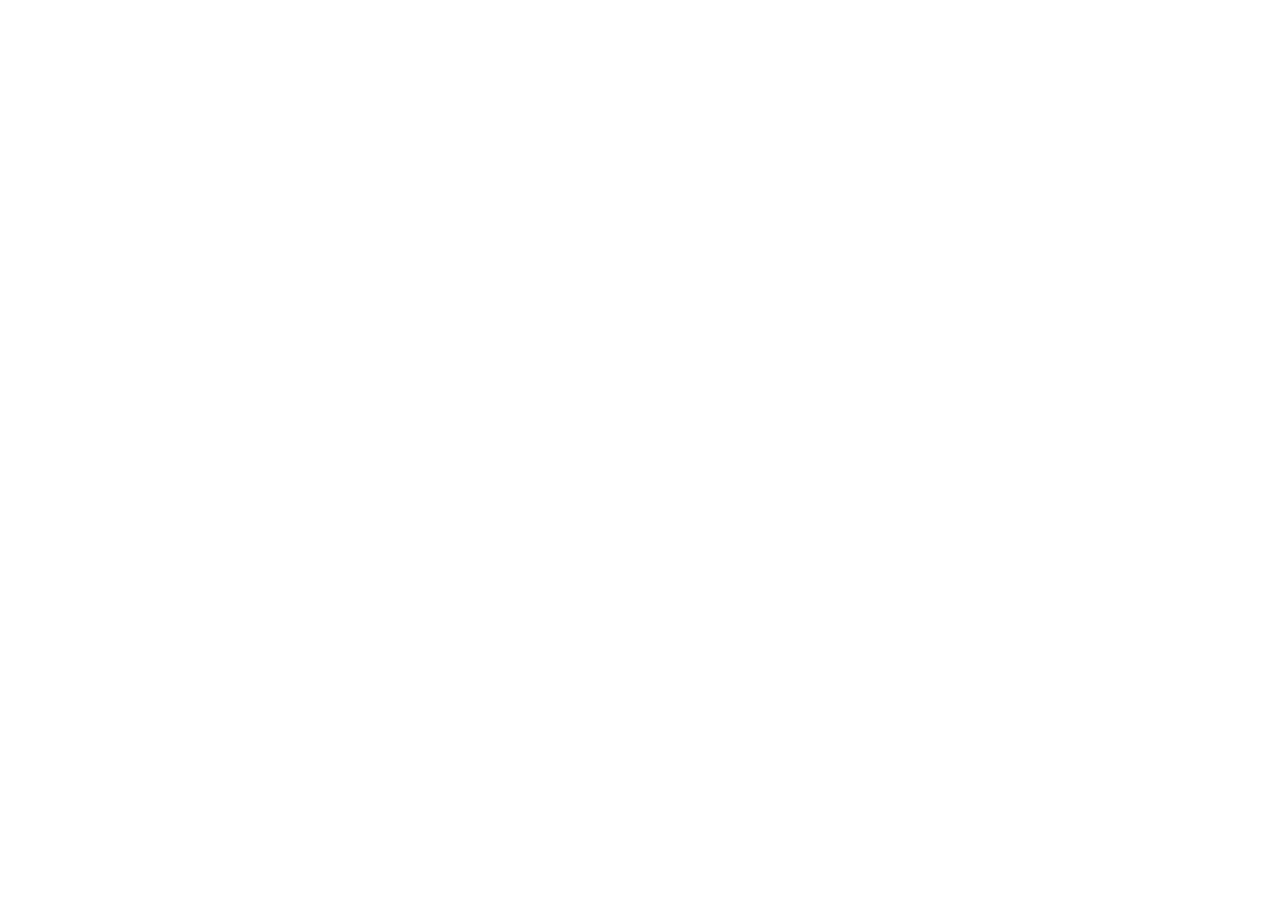
==== Cook X/index.html @ 474c5d2b "Add files via upload" ====
<!DOCTYPE html>
<html lang="en">
<head>
    <meta charset="UTF-8">
    <meta name="viewport" content="width=device-width, initial-scale=1.0">
    <title>Cook X</title>
</head>
<body>
    
</body>
</html>
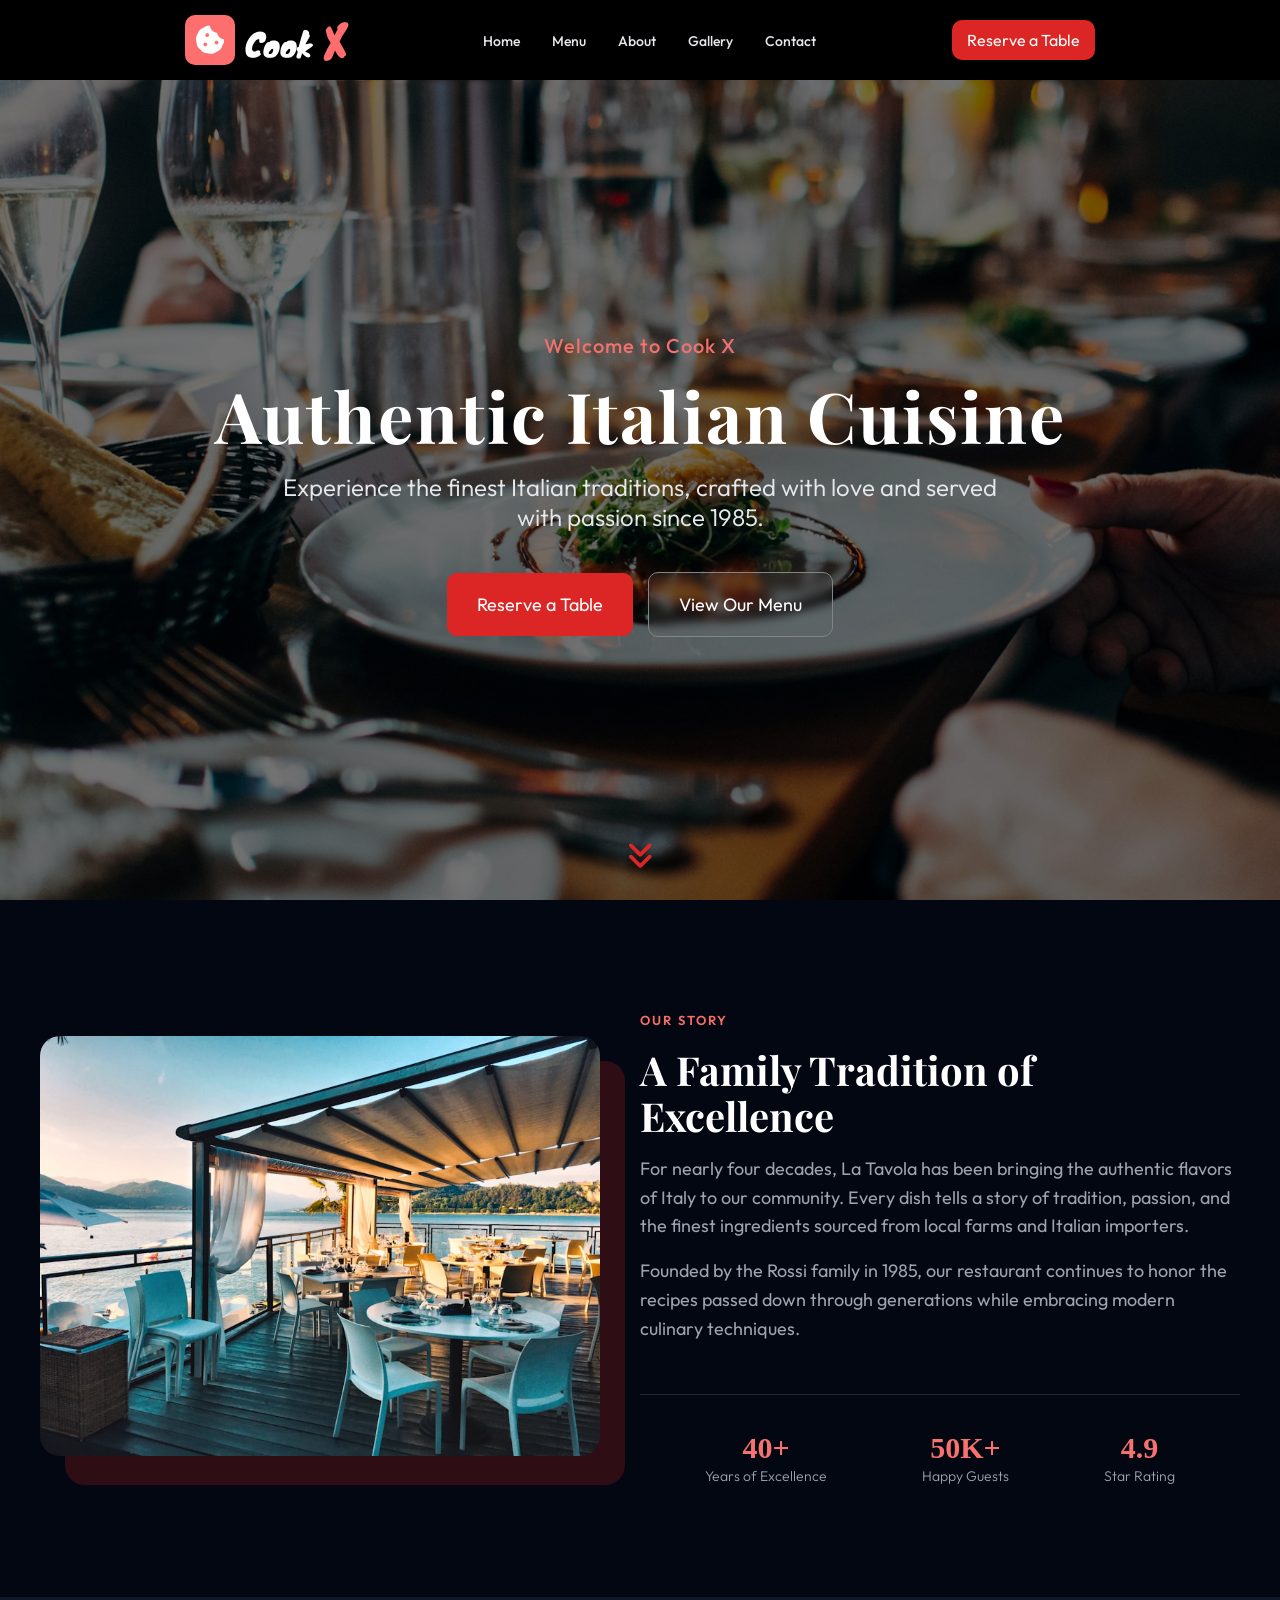
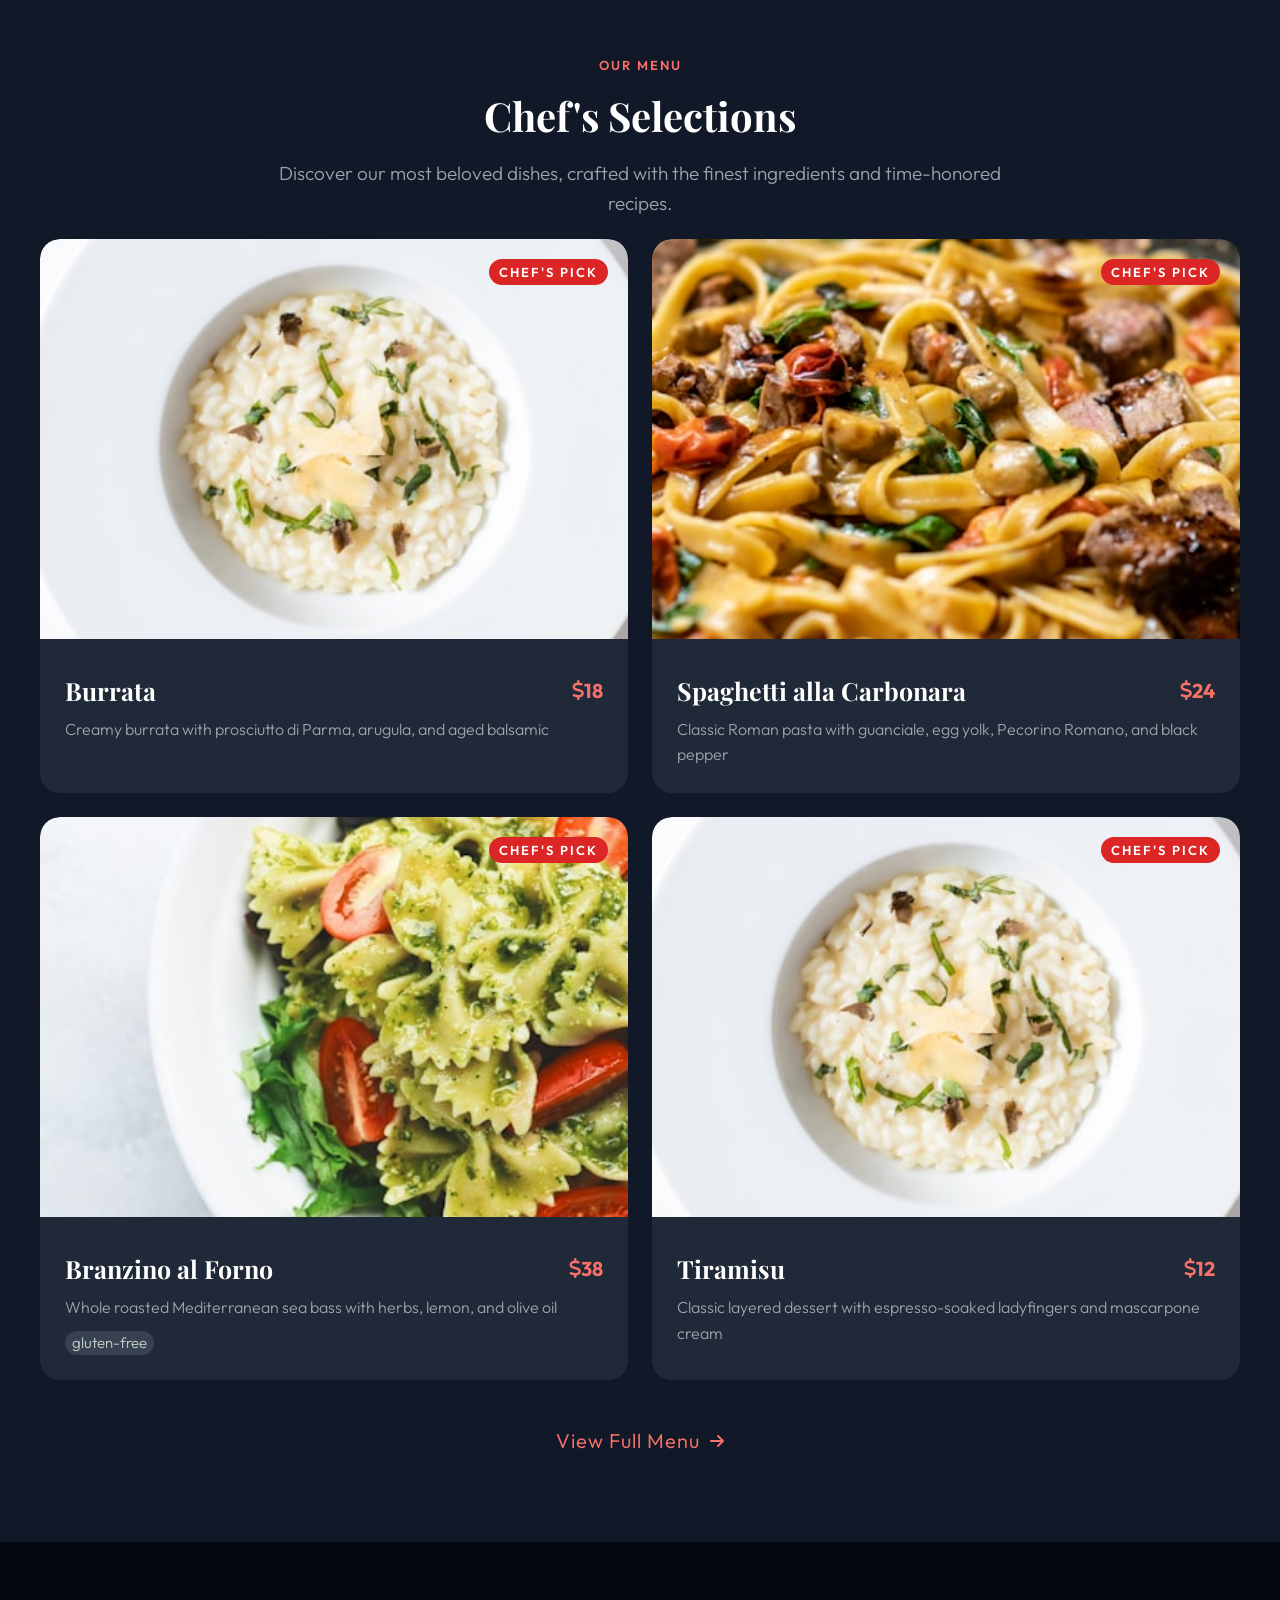
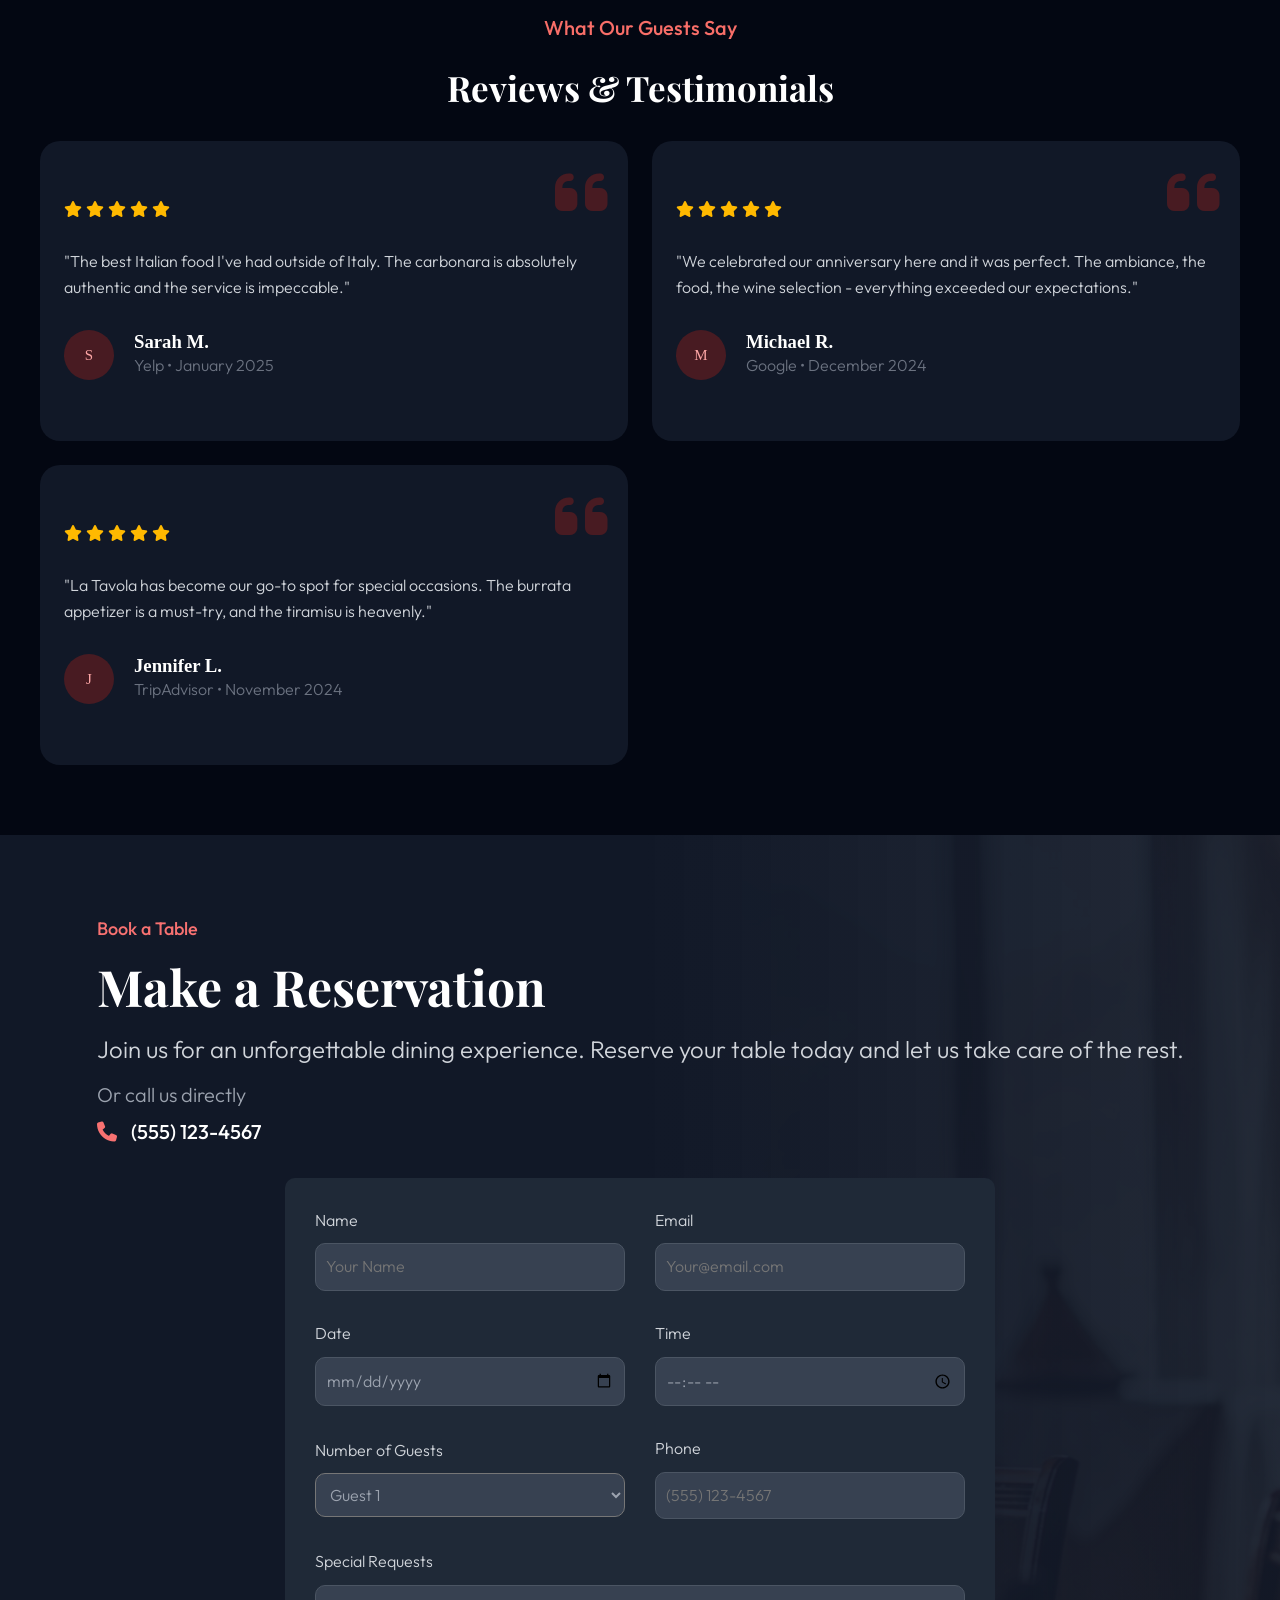
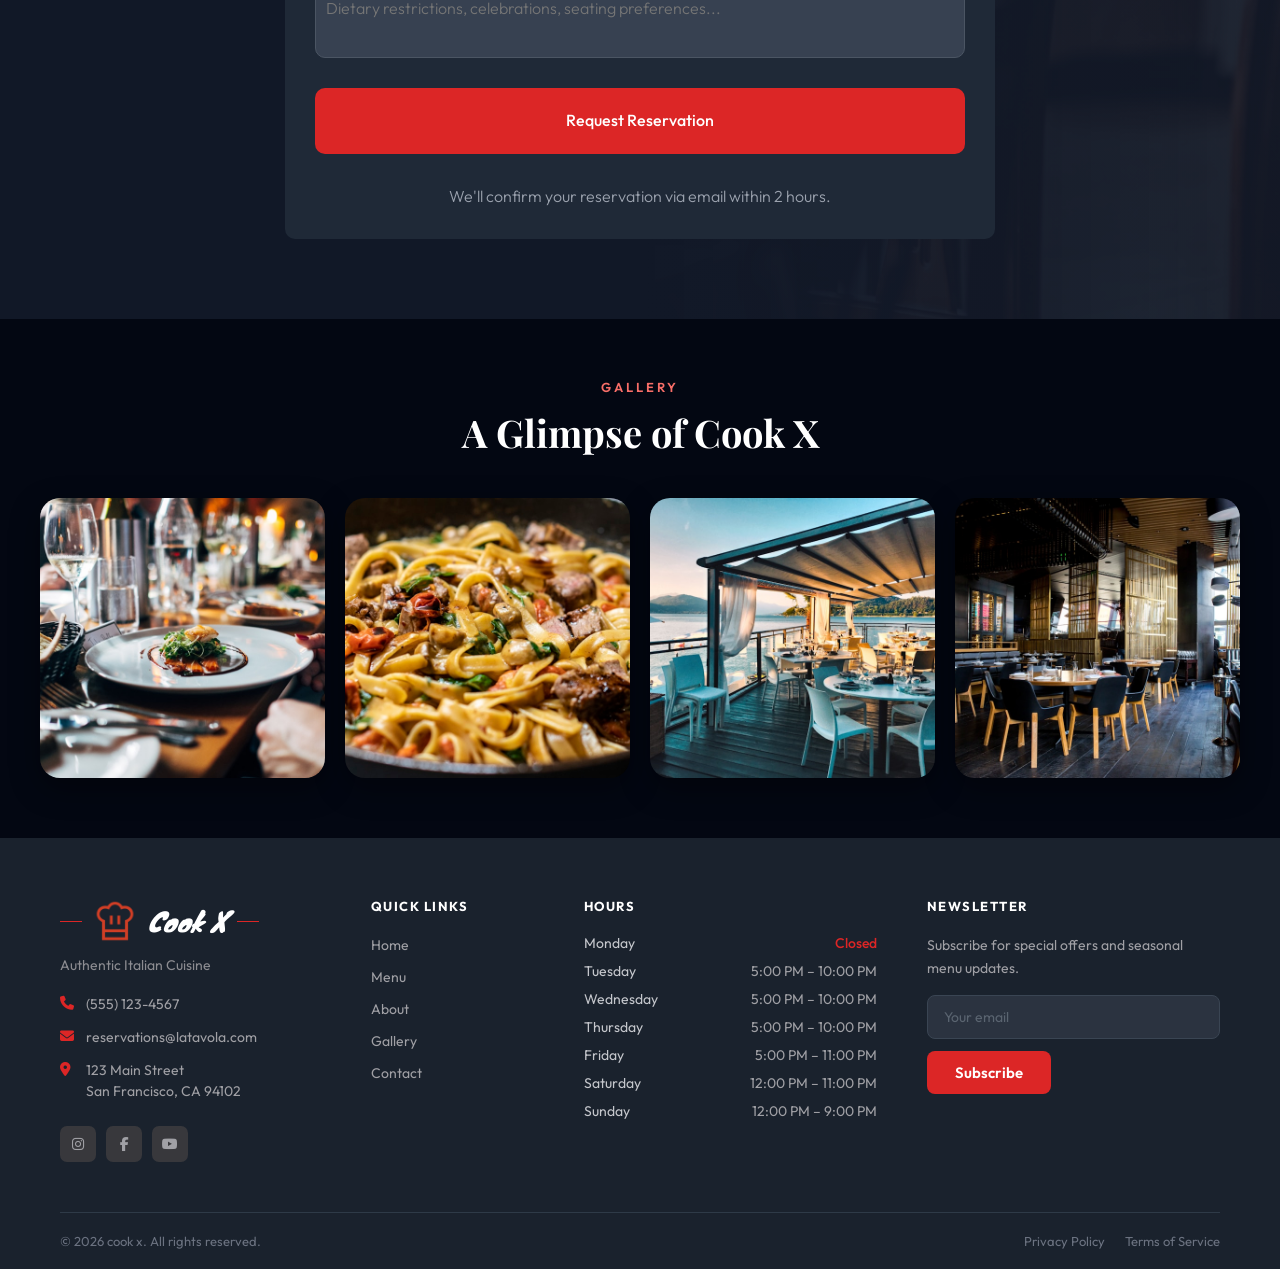
==== commit 82603c93: "Add files via upload" ====
--- a/Cook X/index.html
+++ b/Cook X/index.html
@@ -1,11 +1,587 @@
 <!DOCTYPE html>
 <html lang="en">
+
 <head>
     <meta charset="UTF-8">
     <meta name="viewport" content="width=device-width, initial-scale=1.0">
+    <link rel="icon" href="assets/images/chef.png">
+    <link rel="stylesheet" href="assets/css/index.css">
+    <link rel="stylesheet" href="https://cdnjs.cloudflare.com/ajax/libs/font-awesome/6.4.0/css/all.min.css" />
+
+    <link rel="preconnect" href="https://fonts.googleapis.com">
+    <link rel="preconnect" href="https://fonts.gstatic.com" crossorigin>
+    <link href="https://fonts.googleapis.com/css2?family=Knewave&display=swap" rel="stylesheet">
+
+    <link rel="preconnect" href="https://fonts.gstatic.com" crossorigin />
+    <link href="https://fonts.googleapis.com/css2?family=Creepster&display=swap" rel="stylesheet" />
+    <link href="https://fonts.googleapis.com/css2?family=Space+Grotesk:wght@300;400;500;600;700&display=swap"
+        rel="stylesheet" />
+    <link rel="preconnect" href="https://fonts.googleapis.com">
+    <link rel="preconnect" href="https://fonts.gstatic.com" crossorigin>
+    <link href="https://fonts.googleapis.com/css2?family=Outfit:wght@100..900&display=swap" rel="stylesheet">
+    <link rel="preconnect" href="https://fonts.googleapis.com">
+    <link rel="preconnect" href="https://fonts.gstatic.com" crossorigin>
+    <link
+        href="https://fonts.googleapis.com/css2?family=IBM+Plex+Serif:ital,wght@0,100;0,200;0,300;0,400;0,500;0,600;0,700;1,100;1,200;1,300;1,400;1,500;1,600;1,700&display=swap"
+        rel="stylesheet">
+    <link rel="preconnect" href="https://fonts.googleapis.com">
+    <link rel="preconnect" href="https://fonts.gstatic.com" crossorigin>
+    <link href="https://fonts.googleapis.com/css2?family=Playfair+Display:ital,wght@0,400..900;1,400..900&display=swap"
+        rel="stylesheet">
+
+    <link rel="preconnect" href="https://fonts.googleapis.com">
+    <link rel="preconnect" href="https://fonts.gstatic.com" crossorigin>
+    <link href="https://fonts.googleapis.com/css2?family=SN+Pro:ital,wght@0,200..900;1,200..900&display=swap"
+        rel="stylesheet">
     <title>Cook X</title>
 </head>
+
 <body>
-    
+
+    <div class="scrollbtn" id="scroll-top">
+      <i class="fa-solid fa-angles-up"></i>
+    </div>
+    <nav>
+        <div class="nav-bar">
+            <a class="logo-link" href="index.html">
+                <div class="logo-icon">
+                    <i class="fa-solid fa-cookie-bite"></i>
+                </div>
+                <span class="logo">
+                    Cook <span>X</span>
+                </span>
+            </a>
+        </div>
+
+        <div class="links" id="nav-links">
+            <ul>
+                <li><a href="index.html">Home</a></li>
+                <li><a href="Menu.html">Menu</a></li>
+                <li><a href="About.html">About</a></li>
+                <li><a href="gallery.html">Gallery</a></li>
+                <li><a href="contact.html">Contact</a></li>
+            </ul>
+
+            <div class="mobile-button">
+                <a href="contact.html#Reservation">Reserve a Table</a>
+            </div>
+        </div>
+
+        <div class="button">
+            <a href="contact.html#Reservation">Reserve a Table</a>
+
+        </div>
+
+        <button class="burger-menu" id="burger-menu" aria-label="Toggle navigation">
+            <i class="fa-solid fa-bars"></i>
+        </button>
+    </nav>
+    <div class="sec1" id="sec1">
+        <p class="welcome">Welcome to Cook X</p>
+        <h1>Authentic Italian Cuisine</h1>
+        <p>Experience the finest Italian traditions, crafted with love and served <span> </span> with passion since
+            1985.</p>
+        <div class="button">
+            <a href="contact.html#reservation-section">Reserve a Table</a>
+            <a href="Menu.html">View Our Menu</a>
+        </div>
+
+        <div class="scroll-botton">
+            <a href="#sec2"><i class="fa-solid fa-angles-down"></i></a>
+
+        </div>
+    </div>
+
+    <div class="sec2" id="sec2">
+        <div class="container">
+            <div class="image">
+                <span> </span>
+                <img src="assets/images/place.jpg" alt="food">
+            </div>
+
+            <div class="content">
+                <p class="welcome">Our Story</p>
+                <h1>A Family Tradition of <span> </span> Excellence</h1>
+                <p>For nearly four decades, La Tavola has been bringing the authentic flavors of Italy to our community.
+                    Every dish tells a story of tradition, passion, and the finest ingredients sourced from local farms
+                    and
+                    Italian importers. </p>
+
+                <p class="p">Founded by the Rossi family in 1985, our restaurant continues to honor the recipes passed
+                    down
+                    through
+                    generations while embracing modern culinary techniques.</p>
+
+                <div class="number">
+
+                    <div class="number-card">
+                        <h3>40+</h3>
+                        <p>Years of Excellence</p>
+                    </div>
+
+                    <div class="number-card">
+                        <h3>50K+</h3>
+                        <p>Happy Guests</p>
+                    </div>
+
+                    <div class="number-card">
+                        <h3>4.9</h3>
+                        <p>Star Rating</p>
+                    </div>
+                </div>
+
+            </div>
+        </div>
+    </div>
+
+    <div class="sec3">
+        <div class="container">
+            <div class="head">
+                <p>Our Menu</p>
+                <h2>Chef's Selections</h2>
+                <p>Discover our most beloved dishes, crafted with the finest ingredients and time-honored <span> </span>
+                    recipes.</p>
+            </div>
+            <div class="menu-card">
+                <div class="card">
+                    <div class="image">
+
+                        <img src="assets/images/menu1.jpg" alt="">
+                    </div>
+
+                    <span class="pick">Chef's Pick</span>
+                    <div class="card-info">
+                        <div>
+                            <h3>Burrata</h3>
+                            <span><i class="fa-solid fa-dollar-sign"></i>18</span>
+                        </div>
+
+                        <p>Creamy burrata with prosciutto di Parma, arugula, and aged balsamic</p>
+
+                    </div>
+                </div>
+
+                <div class="card">
+                    <div class="image">
+                        <img src="assets/images/menu2.jpg" alt="">
+
+                    </div>
+                    <span class="pick">Chef's Pick</span>
+                    <div class="card-info">
+                        <div>
+                            <h3>Spaghetti alla Carbonara</h3>
+                            <span><i class="fa-solid fa-dollar-sign"></i>24</span>
+                        </div>
+
+                        <p>Classic Roman pasta with guanciale, egg yolk, Pecorino Romano, and black pepper</p>
+
+                    </div>
+                </div>
+
+                <div class="card">
+                    <div class="image">
+                        <img src="assets/images/menu3.jpg" alt="">
+                    </div>
+                    <span class="pick">Chef's Pick</span>
+                    <div class="card-info">
+                        <div>
+                            <h3>Branzino al Forno</h3>
+                            <span><i class="fa-solid fa-dollar-sign"></i>38</span>
+                        </div>
+
+                        <p>Whole roasted Mediterranean sea bass with herbs, lemon, and olive oil</p>
+                        <span class="gluten">gluten-free</span>
+                    </div>
+                </div>
+
+                <div class="card">
+                    <div class="image">
+                        <img src="assets/images/menu4.jpg" alt="">
+                    </div>
+                    <span class="pick">Chef's Pick</span>
+                    <div class="card-info">
+                        <div>
+                            <h3>Tiramisu</h3>
+                            <span><i class="fa-solid fa-dollar-sign"></i>12</span>
+                        </div>
+                        <p>Classic layered dessert with espresso-soaked ladyfingers and mascarpone cream</p>
+                    </div>
+                </div>
+            </div>
+            <div class="button">
+                <a href="Menu.html">View Full Menu</a>
+                <i class="fa-solid fa-arrow-right"></i>
+            </div>
+        </div>
+    </div>
+
+    <div class="sec4">
+        <div class="container">
+            <div class="head">
+                <p>What Our Guests Say</p>
+                <h2>Reviews & Testimonials</h2>
+            </div>
+
+            <div class="cards">
+                <div class="card">
+                    <span class="quote"><i class="fa-solid fa-quote-left"></i></span>
+                    <div class="stars">
+                        <i class="fa-solid fa-star"></i>
+                        <i class="fa-solid fa-star"></i>
+                        <i class="fa-solid fa-star"></i>
+                        <i class="fa-solid fa-star"></i>
+                        <i class="fa-solid fa-star"></i>
+                    </div>
+
+                    <p>"The best Italian food I've had outside of Italy. The carbonara is absolutely authentic and the
+                        service is impeccable."</p>
+
+                    <div class="name">
+                        <span>S</span>
+                        <div class="name-info">
+                            <h3>Sarah M.</h3>
+                            <p>Yelp • January 2025</p>
+                        </div>
+                    </div>
+                </div>
+
+                <div class="card">
+                    <span class="quote"><i class="fa-solid fa-quote-left"></i></span>
+                    <div class="stars">
+                        <i class="fa-solid fa-star"></i>
+                        <i class="fa-solid fa-star"></i>
+                        <i class="fa-solid fa-star"></i>
+                        <i class="fa-solid fa-star"></i>
+                        <i class="fa-solid fa-star"></i>
+                    </div>
+
+                    <p>"We celebrated our anniversary here and it was perfect. The ambiance, the food, the wine
+                        selection -
+                        everything exceeded our expectations."</p>
+
+                    <div class="name">
+                        <span>M</span>
+                        <div class="name-info">
+                            <h3>Michael R.</h3>
+                            <p>Google • December 2024</p>
+                        </div>
+                    </div>
+                </div>
+
+                <div class="card">
+                    <span class="quote"><i class="fa-solid fa-quote-left"></i></span>
+                    <div class="stars">
+                        <i class="fa-solid fa-star"></i>
+                        <i class="fa-solid fa-star"></i>
+                        <i class="fa-solid fa-star"></i>
+                        <i class="fa-solid fa-star"></i>
+                        <i class="fa-solid fa-star"></i>
+                    </div>
+
+                    <p>"La Tavola has become our go-to spot for special occasions. The burrata appetizer is a must-try,
+                        and
+                        the tiramisu is heavenly."</p>
+
+                    <div class="name">
+                        <span>J</span>
+                        <div class="name-info">
+                            <h3>Jennifer L.</h3>
+                            <p>TripAdvisor • November 2024</p>
+                        </div>
+                    </div>
+                </div>
+
+            </div>
+        </div>
+    </div>
+
+    <div class="sec5">
+        <div class="container">
+            <div class="left">
+                <p class="book">Book a Table</p>
+                <h2>Make a Reservation</h2>
+                <p>Join us for an unforgettable dining experience. Reserve your table today and let us take care of the
+                    rest.</p>
+
+                <div class="number">
+                    <p>Or call us directly</p>
+                    <a href=""><i class="fa-solid fa-phone"></i> (555) 123-4567</a>
+                </div>
+            </div>
+            <div class="right">
+                <form id="reservation-form" action="" method="post" novalidate>
+                    <div class="row">
+                        <div class="column">
+                            <label for="name">Name</label>
+                            <input type="text" id="name" name="name" placeholder="Your Name" >
+                        </div>
+
+                        <div class="column">
+                            <label for="email">Email</label>
+                            <input type="email" id="email" name="email" placeholder="Your@email.com" >
+                        </div>
+                    </div>
+
+                    <div class="row">
+                        <div class="column">
+                            <label for="date">Date</label>
+                            <input type="date" name="date" id="date" required>
+                        </div>
+                        <div class="column">
+                            <label for="time">Time</label>
+                            <input type="time" name="time" id="time" required>
+                        </div>
+
+                    </div>
+
+                    <div class="row">
+
+                        <div class="column">
+                            <label for="guest">Number of Guests</label>
+                            <select name="Guest" name="guest" id="guest" required>
+                                <option value="1">Guest 1</option>
+                                <option value="2">Guest 2</option>
+                                <option value="3">Guest 3</option>
+                                <option value="4">Guest 4</option>
+                                <option value="5">Guest 5</option>
+                                <option value="6">Guest 6</option>
+                                <option value="7">Guest 7</option>
+                            </select>
+                        </div>
+                        <div class="column">
+                            <label for="phone">Phone</label>
+                            <input type="tel" id="phone" name="phone" placeholder="(555) 123-4567" >
+                        </div>
+                    </div>
+
+
+                    <div class="column">
+                        <label for="textarea">Special Requests</label>
+                        <textarea name="" id="textarea" name="note"
+                            placeholder="Dietary restrictions, celebrations, seating preferences..."></textarea>
+                    </div>
+                    <button type="submit">Request Reservation</button>
+                    <p class="confirm ">We'll confirm your reservation via email within 2 hours.</p>
+
+                </form>
+            </div>
+        </div>
+    </div>
+
+    <div class="sec6" id="sec6">
+        <div class="container">
+            <div class="head">
+                <p>GALLERY</p>
+                <h2>A Glimpse of Cook X</h2>
+            </div>
+
+            <div class="gallery-grid">
+                <div class="gallery-card" onclick="openIndexModal(0)">
+                    <img src="assets/images/Elegant dining.jpg" alt="Elegant dining room">
+                    <div class="overlay">
+                        <div class="zoom-icon">
+                            <i class="fa-solid fa-down-left-and-up-right-to-center"></i>
+                        </div>
+                        <div class="overlay-info">
+                            <h4>Elegant dining room</h4>
+                            <p>Interior</p>
+                        </div>
+                    </div>
+                </div>
+
+                <div class="gallery-card" onclick="openIndexModal(1)">
+                    <img src="assets/images/Pasta.jpg" alt="Fresh pasta dish">
+                    <div class="overlay">
+                        <div class="zoom-icon">
+                            <i class="fa-solid fa-down-left-and-up-right-to-center"></i>
+                        </div>
+                        <div class="overlay-info">
+                            <h4>Fresh pasta dish</h4>
+                            <p>Food</p>
+                        </div>
+                    </div>
+                </div>
+
+                <div class="gallery-card" onclick="openIndexModal(2)">
+                    <img src="assets/images/place.jpg" alt="Italian wine & patio">
+                    <div class="overlay">
+                        <div class="zoom-icon">
+                            <i class="fa-solid fa-down-left-and-up-right-to-center"></i>
+                        </div>
+                        <div class="overlay-info">
+                            <h4>Italian wine & patio</h4>
+                            <p>Drinks & Atmosphere</p>
+                        </div>
+                    </div>
+                </div>
+
+                <div class="gallery-card" onclick="openIndexModal(3)">
+                    <img src="assets/images/Resturant In.jpg" alt="Restaurant interior">
+                    <div class="overlay">
+                        <div class="zoom-icon">
+                            <i class="fa-solid fa-down-left-and-up-right-to-center"></i>
+                        </div>
+                        <div class="overlay-info">
+                            <h4>Restaurant interior</h4>
+                            <p>Interior</p>
+                        </div>
+                    </div>
+                </div>
+            </div>
+        </div>
+    </div>
+
+    <!-- Gallery Carousel  -->
+    <div id="indexGalleryModal" class="index-gallery-modal">
+        <div class="modal-backdrop-custom" onclick="closeIndexModal()"></div>
+
+        <!--  close button -->
+        <button class="modal-close-circle" onclick="closeIndexModal()" aria-label="Close">
+            <i class="fa-solid fa-xmark"></i>
+        </button>
+
+        <!-- left prev button -->
+        <button class="carousel-side-btn prev-btn" onclick="changeIndexSlide(-1)" aria-label="Previous">
+            <i class="fa-solid fa-chevron-left"></i>
+        </button>
+
+        <!-- right next button -->
+        <button class="carousel-side-btn next-btn" onclick="changeIndexSlide(1)" aria-label="Next">
+            <i class="fa-solid fa-chevron-right"></i>
+        </button>
+
+        <div class="carousel-coverflow-wrapper">
+            <!-- Left preview slide -->
+            <div class="carousel-peek-card prev-card" onclick="changeIndexSlide(-1)">
+                <img id="peekPrevImg" src="" alt="Previous Image">
+            </div>
+
+            <!-- Main active slide -->
+            <div class="carousel-main-card">
+                <img id="indexModalImg" src="" alt="Active Image">
+                <div id="indexModalCaption" class="modal-caption-text"></div>
+            </div>
+
+            <!-- Right preview slide -->
+            <div class="carousel-peek-card next-card" onclick="changeIndexSlide(1)">
+                <img id="peekNextImg" src="" alt="Next Image">
+            </div>
+        </div>
+    </div>
+
+
+    <!-- footer -->
+    <footer class="index-footer">
+        <div class="footer-inner">
+
+            <!-- Top Row -->
+            <div class="footer-top">
+
+                <!-- Col 1: Brand -->
+                <div class="footer-col footer-brand-col">
+                    <div class="footer-logo">
+                        <span class="footer-line"></span>
+                        <img src="assets/images/chef.png" alt="Cook X Logo">
+                        <span class="footer-logo-name">Cook <em>X</em></span>
+                        <span class="footer-line"></span>
+                    </div>
+                    <p class="footer-subtitle">Authentic Italian Cuisine</p>
+
+                    <div class="footer-contacts">
+                        <div class="footer-contact-item">
+                            <i class="fa-solid fa-phone"></i>
+                            <span>(555) 123-4567</span>
+                        </div>
+                        <div class="footer-contact-item">
+                            <i class="fa-solid fa-envelope"></i>
+                            <span>reservations@latavola.com</span>
+                        </div>
+                        <div class="footer-contact-item">
+                            <i class="fa-solid fa-location-dot"></i>
+                            <span>123 Main Street<br>San Francisco, CA 94102</span>
+                        </div>
+                    </div>
+
+                    <div class="footer-socials">
+                        <a href="#" aria-label="Instagram"><i class="fa-brands fa-instagram"></i></a>
+                        <a href="#" aria-label="Facebook"><i class="fa-brands fa-facebook-f"></i></a>
+                        <a href="#" aria-label="YouTube"><i class="fa-brands fa-youtube"></i></a>
+                    </div>
+                </div>
+
+                <!-- Col 2: Quick Links -->
+                <div class="footer-col footer-links-col">
+                    <h5 class="footer-heading">QUICK LINKS</h5>
+                    <ul class="footer-nav-list">
+                        <li><a href="index.html">Home</a></li>
+                        <li><a href="Menu.html">Menu</a></li>
+                        <li><a href="About.html">About</a></li>
+                        <li><a href="gallery.html">Gallery</a></li>
+                        <li><a href="contact.html">Contact</a></li>
+                    </ul>
+                </div>
+
+                <!-- Col 3: Hours -->
+                <div class="footer-col footer-hours-col">
+                    <h5 class="footer-heading">HOURS</h5>
+                    <div class="footer-hours-list">
+                        <div class="footer-hours-row">
+                            <span>Monday</span>
+                            <span class="hours-closed">Closed</span>
+                        </div>
+                        <div class="footer-hours-row">
+                            <span>Tuesday</span>
+                            <span>5:00 PM – 10:00 PM</span>
+                        </div>
+                        <div class="footer-hours-row">
+                            <span>Wednesday</span>
+                            <span>5:00 PM – 10:00 PM</span>
+                        </div>
+                        <div class="footer-hours-row">
+                            <span>Thursday</span>
+                            <span>5:00 PM – 10:00 PM</span>
+                        </div>
+                        <div class="footer-hours-row">
+                            <span>Friday</span>
+                            <span>5:00 PM – 11:00 PM</span>
+                        </div>
+                        <div class="footer-hours-row">
+                            <span>Saturday</span>
+                            <span>12:00 PM – 11:00 PM</span>
+                        </div>
+                        <div class="footer-hours-row">
+                            <span>Sunday</span>
+                            <span>12:00 PM – 9:00 PM</span>
+                        </div>
+                    </div>
+                </div>
+
+                <!-- Col 4: Newsletter -->
+                <div class="footer-col footer-newsletter-col">
+                    <h5 class="footer-heading">NEWSLETTER</h5>
+                    <p class="footer-newsletter-desc">Subscribe for special offers and seasonal menu updates.</p>
+                    <form class="footer-newsletter-form" onsubmit="return false;">
+                        <input type="email" placeholder="Your email" class="footer-email-input">
+                        <button type="submit" class="footer-subscribe-btn">Subscribe</button>
+                    </form>
+                </div>
+
+            </div>
+
+            <!-- Bottom Bar -->
+            <div class="footer-bottom">
+                <p>&copy; 2026 cook x. All rights reserved.</p>
+                <div class="footer-legal">
+                    <a href="#">Privacy Policy</a>
+                    <a href="#">Terms of Service</a>
+                </div>
+            </div>
+
+        </div>
+    </footer>
+    <!-- end footer -->
+
+    <script src="assets/js/main.js"></script>
 </body>
+
 </html>
--- a/Cook X/assets/css/index.css
+++ b/Cook X/assets/css/index.css
@@ -0,0 +1,2386 @@
+* {
+    margin: 0;
+    padding: 0;
+    box-sizing: border-box;
+    scroll-behavior: smooth;
+    scrollbar-width: thin;
+    scrollbar-color: #DC2626 #333;
+}
+
+body {
+    margin-top: 80px;
+}
+
+.scrollbtn {
+    position: fixed;
+    bottom: 30px;
+    right: 20px;
+    color: #DC2626;
+    background-color: rgb(255, 255, 255);
+    border-radius: 50%;
+    font-size: 30px;
+    visibility: hidden;
+    opacity: 0;
+    cursor: pointer;
+    z-index: 99;
+    box-sizing: border-box;
+    animation: top 1.5s infinite linear;
+    transition: all 0.2s ease-in-out;
+}
+
+.scrollbtn::before {
+    content: "";
+    inset: 0;
+    position: absolute;
+    border-radius: 50%;
+    border: 5px dashed #DC2626;
+    animation: rotate 4s infinite linear;
+    transition: all 0.2s ease-in-out;
+   
+}
+
+.scrollbtn i {
+    padding: 20px;
+    display: flex;
+    align-items: center;
+    justify-content: center;
+    font-size: 25px;
+}
+
+.scrollbtn.show {
+    opacity: 1;
+    visibility: visible;
+    transform: translateY(0);
+}
+
+.scrollbtn:hover {
+    background-color: #DC2626;
+    color: #fff; 
+}
+.scrollbtn:hover::before {
+    border-color: #ffffff;
+}
+.scrollbtn:hover i {
+    text-shadow: #ffffff 0px 0px 15px;
+}
+
+
+
+@keyframes top {
+    0% {
+        transform: translateY(5px);
+    }
+
+    50% {
+        transform: translateY(-5px);
+    }
+
+    100% {
+        transform: translateY(5px);
+    }
+}
+
+nav {
+    position: fixed;
+    top: 0;
+    left: 0;
+    width: 100%;
+    height: 80px;
+    z-index: 999999;
+    display: flex;
+    justify-content: space-evenly;
+    align-items: center;
+    padding: 1rem 3rem;
+    background-color: #000;
+}
+
+nav .mobile-header,
+nav .mobile-button,
+nav .burger-menu {
+    display: none;
+}
+
+nav .burger-menu {
+    background: transparent;
+    border: none;
+    color: #fff;
+    font-size: 26px;
+    cursor: pointer;
+    padding: 8px 12px;
+    border-radius: 8px;
+    transition: all 0.3s ease;
+    outline: none;
+}
+
+
+
+nav .logo-link {
+    display: flex;
+    align-items: center;
+    gap: 10px;
+    text-decoration: none;
+    color: #fff;
+}
+
+nav .logo {
+    font-family: "Knewave", system-ui;
+    font-size: 32px;
+
+}
+
+nav .logo span {
+    color: #fd6e6e;
+    font-size: 40px;
+    font-weight: 300;
+    display: inline-block;
+    animation: pluse 2s infinite linear;
+    transform: rotate(-10deg);
+}
+
+@keyframes pluse {
+    0% {
+        transform: scale(1) rotate(-10deg);
+    }
+
+    25% {
+        transform: scale(1.2) rotate(-5deg);
+    }
+
+    50% {
+        transform: scale(1.3) rotate(0deg);
+    }
+
+    75% {
+        transform: scale(1.2) rotate(-5deg);
+    }
+
+    100% {
+        transform: scale(1)rotate(-10deg);
+    }
+}
+
+nav .logo-icon {
+    position: relative;
+    width: 50px;
+    height: 50px;
+    display: flex;
+    color: #fff;
+    align-items: center;
+    justify-content: center;
+    background-color: #fd6e6e;
+    padding: 10px;
+    border-radius: 10px;
+    font-size: 30px;
+}
+
+nav .logo-icon i {
+    width: 100%;
+    height: 100%;
+    object-fit: contain;
+    animation: rotate 2s infinite linear;
+}
+
+@keyframes rotate {
+    0% {
+        transform: rotate(0deg);
+    }
+
+    25% {
+        transform: rotate(90deg);
+    }
+
+    50% {
+        transform: rotate(180deg);
+    }
+
+    75% {
+        transform: rotate(270deg);
+    }
+
+    100% {
+        transform: rotate(360deg);
+    }
+}
+
+nav .links ul {
+    list-style: none;
+    display: flex;
+    align-items: center;
+    gap: 2rem;
+}
+
+nav .links,
+nav .button {
+    font-family: "Outfit", sans-serif;
+}
+
+nav .links a {
+    text-decoration: none;
+    color: #e5e7eb;
+    font-size: 14px;
+    font-weight: 500;
+    transition: all 0.2s ease-in-out;
+}
+
+nav .links a:hover {
+    color: rgb(240, 110, 110);
+}
+
+nav .button a {
+    font-size: 16px;
+    text-decoration: none;
+    color: #fff;
+    background-color: #DC2626;
+    padding: 10px 15px;
+    border-radius: 10px;
+    transition: all 0.2s ease-in-out;
+}
+
+nav .button a:hover {
+    background-color: rgb(185, 28, 28);
+}
+
+/* nav end */
+
+.sec1 {
+    position: relative;
+    width: 100%;
+    height: calc(100vh - 80px);
+    display: flex;
+    flex-direction: column;
+    justify-content: center;
+    align-items: center;
+    gap: 10px;
+    text-align: center;
+}
+
+.sec1::before {
+    content: "";
+    position: absolute;
+    top: 0;
+    left: 0;
+    width: 100%;
+    height: 100%;
+    background-image: url("../images/home.jpg");
+    background-size: cover;
+    background-position: center;
+    filter: brightness(45%);
+    z-index: -5;
+}
+
+.sec1 .welcome {
+    color: #F07170;
+    font-family: "Outfit", sans-serif;
+    font-size: 20px;
+    font-weight: 500;
+    letter-spacing: 1px;
+}
+
+.sec1 h1 {
+    color: #fff;
+    font-size: 70px;
+    letter-spacing: 2px;
+    font-family: "Playfair Display", serif;
+    font-optical-sizing: auto;
+
+}
+
+.sec1 p {
+    color: #e5e7eb;
+    font-size: 24px;
+    font-weight: 350;
+
+    font-family: "Outfit", sans-serif;
+}
+
+.sec1 p span {
+    display: block;
+}
+
+.sec1 .button {
+    display: flex;
+    justify-content: center;
+    align-items: center;
+    gap: 15px;
+    padding-top: 30px;
+}
+
+.sec1 .button a {
+    font-size: 18px;
+    font-family: "Outfit", sans-serif;
+    text-decoration: none;
+    color: #fff;
+    background-color: #DC2626;
+    padding: 20px 30px;
+    border-radius: 10px;
+    transition: all 0.2s ease-in-out;
+}
+
+.sec1 .button a:hover {
+    background-color: rgb(185, 28, 28);
+}
+
+.sec1 .button a:last-child {
+    background-color: rgba(131, 134, 136, 0.1);
+    backdrop-filter: blur(5px);
+    border: 1.5px solid #838688;
+}
+
+.sec1 .button a:last-child:hover {
+    border-color: #fff;
+}
+
+.sec1 .scroll-botton a {
+    position: absolute;
+    bottom: 30px;
+    color: #dc2626;
+    left: 50%;
+    transform: translateX(-50%);
+    cursor: pointer;
+    animation: down 1.5s infinite linear;
+    transition: all 0.2s ease-in-out;
+}
+
+.sec1 .scroll-botton i {
+    font-size: 30px;
+}
+
+@keyframes down {
+    0% {
+        transform: translate(-50%, 0);
+    }
+
+    50% {
+        transform: translate(-50%, 10px);
+    }
+
+    100% {
+        transform: translate(-50%, 0);
+    }
+}
+
+/* sec1 end */
+
+/* sec2 start */
+.sec2 {
+    position: relative;
+    width: 100%;
+    display: flex;
+    justify-content: center;
+    align-items: center;
+    padding: 70px;
+    background-color: #030712;
+    box-sizing: border-box;
+}
+
+.sec2 .container {
+    width: 100%;
+    max-width: 1600px;
+    display: flex;
+    justify-content: center;
+    align-items: center;
+    justify-content: space-between;
+    padding: 50px 0 50px 0;
+    background-color: #030712;
+    box-sizing: border-box;
+}
+
+.sec2 .image {
+    position: relative;
+    max-width: 760px;
+    height: 100%;
+    z-index: 1
+}
+
+.sec2 .image span {
+    position: absolute;
+    background-color: #2e0d15;
+    width: 100%;
+    height: 100%;
+    border-radius: 20px;
+    top: 25px;
+    left: 25px;
+    z-index: -1;
+}
+
+.sec2 .image img {
+    width: 100%;
+    height: 100%;
+    object-fit: cover;
+    object-position: center;
+    border-radius: 20px;
+}
+
+.sec2 .content {
+    max-width: 760px;
+    display: flex;
+    flex-direction: column;
+    justify-content: center;
+    align-items: flex-start;
+    gap: 16px;
+}
+
+.sec2 .content .welcome {
+    color: #f86e68;
+    font-size: 13px;
+    font-family: "Outfit", sans-serif;
+    font-weight: 600;
+    letter-spacing: 2px;
+    text-transform: uppercase;
+}
+
+.sec2 .content h1 {
+    color: #ffffff;
+    font-size: 50px;
+    font-family: "Playfair Display", serif;
+    font-weight: 700;
+    line-height: 1.15;
+}
+
+.sec2 .content h1 span {
+    display: block;
+
+}
+
+.sec2 .content p {
+    color: #9ca3af;
+    font-size: 21px;
+    font-family: "Outfit", sans-serif;
+    font-weight: 400;
+    line-height: 1.6;
+    margin: 0;
+}
+
+.sec2 .content .p {
+    border-bottom: #1f2937 1px solid;
+    padding-bottom: 50px;
+
+}
+
+.sec2 .content .number {
+    display: flex;
+    flex-direction: row;
+    align-items: center;
+    justify-content: center;
+    justify-content: space-evenly;
+    width: 100%;
+    gap: 70px;
+}
+
+.sec2 .content .number .number-card {
+    display: flex;
+    flex-direction: column;
+    justify-content: center;
+    align-items: center;
+    padding-top: 20px;
+}
+
+.sec2 .content .number .number-card h3 {
+    color: #f87171;
+    font-size: 30px;
+}
+
+.sec2 .content .number .number-card p {
+    font-size: 14px;
+    font-weight: 300;
+}
+
+/* sec2 end */
+
+/* sec3 start */
+
+
+.sec3 {
+    position: relative;
+    width: 100%;
+    overflow: hidden;
+    display: flex;
+    flex-direction: column;
+    justify-content: center;
+    align-items: center;
+    gap: 70px;
+    padding: 70px;
+    background-color: #111827;
+    box-sizing: border-box;
+}
+
+.sec3 .container {
+    position: relative;
+    width: 100%;
+    max-width: 1600px;
+    display: flex;
+    flex-direction: column;
+    justify-content: center;
+    align-items: center;
+    gap: 20px;
+}
+
+.sec3 .head {
+    display: flex;
+    flex-direction: column;
+    justify-content: center;
+    align-items: center;
+    gap: 16px;
+    text-align: center;
+}
+
+.sec3 .head p:first-child {
+    color: #f86e68;
+    font-size: 13px;
+    font-family: "Outfit", sans-serif;
+    font-weight: 600;
+    letter-spacing: 2px;
+    text-transform: uppercase;
+}
+
+.sec3 .head h2 {
+    color: #ffffff;
+    font-size: 50px;
+    font-family: "Playfair Display", serif;
+    font-weight: 700;
+}
+
+.sec3 .head p:last-child {
+    color: #9ca3af;
+    font-size: 19px;
+    font-family: "Outfit", sans-serif;
+    font-weight: 300;
+    line-height: 1.6;
+    margin: 0;
+}
+
+.sec3 .head p:last-child span {
+    display: block;
+}
+
+.sec3 .menu-card {
+    display: grid;
+    grid-template-columns: repeat(4, minmax(0, 380px));
+    grid-template-rows: 1fr;
+    justify-content: center;
+    align-items: center;
+    gap: 15px;
+    width: 100%;
+}
+
+.sec3 .menu-card .card {
+    position: relative;
+    height: 100%;
+    display: flex;
+    flex-direction: column;
+    justify-content: flex-start;
+    align-items: center;
+    gap: 10px;
+    background-color: #1f2937;
+    border-radius: 20px;
+    overflow: hidden;
+    transition: all 0.3s ease-in-out;
+}
+
+
+.sec3 .menu-card .card .image {
+    width: 100%;
+    height: 400px;
+    object-fit: cover;
+    object-position: center;
+    border-top-right-radius: 20px;
+    border-top-left-radius: 20px;
+    transition: transform 0.3s ease-in-out;
+    overflow: hidden;
+}
+
+.sec3 .menu-card .card .image img {
+    width: 100%;
+    height: 400px;
+    object-fit: cover;
+    object-position: center;
+    transition: transform 0.3s ease-in-out;
+}
+
+.sec3 .menu-card .card:hover img {
+    transform: scale(1.05);
+}
+
+.sec3 .menu-card .card .pick {
+    position: absolute;
+    top: 20px;
+    right: 20px;
+    color: #fff;
+    padding: 5px 10px;
+    border-radius: 15px;
+    background-color: #dc2626;
+    font-size: 13px;
+    font-family: "Outfit", sans-serif;
+    font-weight: 600;
+    letter-spacing: 2px;
+    text-transform: uppercase;
+    transition: all 0.3s ease-in-out;
+}
+
+.sec3 .card-info {
+    position: relative;
+    display: flex;
+    flex-direction: column;
+    justify-content: center;
+    align-items: flex-start;
+    gap: 10px;
+    width: 100%;
+    padding: 25px;
+    box-sizing: border-box;
+    transition: all 0.3s ease-in-out;
+}
+
+.sec3 .card-info h3 {
+    color: #ffffff;
+    font-size: 25px;
+    font-family: "Playfair Display", serif;
+    font-weight: 700;
+    transition: all 0.3s ease-in-out;
+}
+
+.sec3 .card-info p {
+    color: #9ca3af;
+    font-size: 16px;
+    font-family: "Outfit", sans-serif;
+    font-weight: 300;
+    line-height: 1.6;
+    margin: 0;
+    transition: all 0.3s ease-in-out;
+}
+
+.sec3 .card-info div {
+    display: flex;
+    flex-direction: row;
+    justify-content: space-between;
+    align-items: center;
+    width: 100%;
+}
+
+.sec3 .card-info div span {
+    color: #f87169;
+    font-size: 20px;
+    font-family: "Outfit", sans-serif;
+    font-weight: 700;
+    transition: all 0.3s ease-in-out;
+}
+
+.sec3 .card-info .gluten {
+    background-color: #374151;
+    color: #c7d5d2;
+    font-size: 15px;
+    font-family: "Outfit", sans-serif;
+    font-weight: 300;
+    line-height: 1.6;
+    margin: 0;
+    padding-left: 7px;
+    padding-right: 7px;
+    border-radius: 15px;
+    transition: all 0.3s ease-in-out;
+}
+
+.sec3 .card-info .gluten span {
+    color: #f87169;
+    font-size: 16px;
+    font-family: "Outfit", sans-serif;
+    font-weight: 300;
+    line-height: 1.6;
+    margin: 0;
+    transition: all 0.3s ease-in-out;
+}
+
+.sec3 .button {
+    position: relative;
+    display: flex;
+    flex-direction: row;
+    justify-content: center;
+    align-items: center;
+    gap: 10px;
+    padding: 25px;
+    box-sizing: border-box;
+    transition: all 0.3s ease-in-out;
+}
+
+.sec3 .button a {
+    font-family: "Outfit", sans-serif;
+    font-size: 20px;
+    font-weight: 350;
+    line-height: 1.6;
+    letter-spacing: 1px;
+    text-decoration: none;
+}
+
+.sec3 .button a,
+.sec3 .button i {
+
+    color: #f87169;
+    transition: all 0.3s ease-in-out;
+}
+
+.sec3 .button:hover a {
+    color: #fca59d;
+}
+
+/* sec3 end */
+
+.sec4 {
+    background-color: #030712;
+    position: relative;
+    width: 100%;
+    display: flex;
+    flex-direction: column;
+    justify-content: center;
+    align-items: center;
+    gap: 50px;
+    padding: 100px;
+    box-sizing: border-box;
+}
+
+.sec4 .container {
+    position: relative;
+    width: 100%;
+    display: flex;
+    flex-direction: column;
+    justify-content: center;
+    align-items: center;
+    gap: 30px;
+    max-width: 1600px;
+}
+
+.sec4 .head {
+    display: flex;
+    flex-direction: column;
+    justify-content: center;
+    align-items: center;
+    gap: 20px;
+    text-align: center;
+}
+
+.sec4 .head p {
+    color: #f86e68;
+    font-size: 20px;
+    font-family: "Outfit", sans-serif;
+    font-weight: 500;
+    line-height: 1.6;
+    margin: 0;
+    transition: all 0.3s ease-in-out;
+}
+
+.sec4 .head h2 {
+    color: #ffffff;
+    font-size: 35px;
+    font-family: "Playfair Display", serif;
+    font-weight: 700;
+    transition: all 0.3s ease-in-out;
+}
+
+.sec4 .cards {
+    position: relative;
+    width: 100%;
+    display: grid;
+    grid-template-columns: repeat(3, minmax(0, 500px));
+    justify-content: center;
+    justify-content: space-between;
+    align-items: center;
+    ;
+}
+
+.sec4 .cards .card {
+    position: relative;
+    display: flex;
+    flex-direction: column;
+    justify-content: center;
+    align-items: flex-start;
+    gap: 30px;
+    transition: all 0.3s ease-in-out;
+    background-color: #111827;
+    color: #fff;
+    padding: 30px;
+    box-sizing: border-box;
+    border-radius: 20px;
+    min-height: 270px;
+}
+
+.sec4 .cards .card:hover {
+    scale: 1.02;
+}
+
+.sec4 .cards .card .quote {
+    position: absolute;
+    color: #481b22;
+    top: 20px;
+    right: 20px;
+    font-size: 60px;
+    transition: all 0.3s ease-in-out;
+}
+
+.sec4 .cards .card .stars {
+    color: #ffb900;
+}
+
+.sec4 .cards .card p {
+    color: #d1d5db;
+    font-size: 16px;
+    font-family: "Outfit", sans-serif;
+    font-weight: 300;
+    line-height: 1.6;
+    margin: 0;
+    transition: all 0.3s ease-in-out;
+}
+
+.sec4 .cards .card .name {
+    display: flex;
+    flex-direction: row;
+    justify-content: flex-start;
+    align-items: center;
+    gap: 20px;
+    transition: all 0.3s ease-in-out;
+}
+
+.sec4 .cards .card .name span {
+    color: #fca5a5;
+    background-color: #481b22;
+    width: 50px;
+    height: 50px;
+    display: flex;
+    flex-direction: row;
+    justify-content: center;
+    align-items: center;
+    border-radius: 50%;
+    font-size: 15px;
+    transition: all 0.3s ease-in-out;
+}
+
+.sec4 .cards .card .name p {
+    color: #6b7280;
+}
+
+
+/* sec4 end */
+/* sec5 start */
+
+
+.sec5 {
+    width: 100%;
+    display: flex;
+    justify-content: center;
+    align-items: center;
+    background:
+        linear-gradient(90deg, #111827, #111827, rgba(17, 24, 39, 0.913)),
+        url("../images/form-bg.jpeg") no-repeat center center / cover;
+}
+
+.confirm.error {
+    color: #c70000 !important;
+    font-weight: 600;
+    font-size: 16px;
+}
+
+.confirm.reserved {
+    color: #ffb900 !important;
+}
+
+.sec5 .container {
+    gap: 20px;
+    position: relative;
+    width: 100%;
+    max-width: 1600px;
+    padding: 100px 0 100px 0;
+    box-sizing: border-box;
+    display: flex;
+    flex-direction: row;
+    justify-content: center;
+    justify-content: space-evenly;
+    align-items: center;
+}
+
+.sec5 .left {
+    display: flex;
+    flex-direction: column;
+    justify-content: center;
+    align-items: flex-start;
+    gap: 10px;
+}
+
+.sec5 .left h2 {
+    color: #ffffff;
+    font-size: 50px;
+    font-family: "Playfair Display", serif;
+    font-weight: 700;
+}
+
+.sec5 .left p {
+
+    color: #d1d5db;
+    font-size: 24px;
+    font-family: "Outfit", sans-serif;
+    font-weight: 300;
+    line-height: 1.6;
+}
+
+.sec5 .left .book {
+    color: #f87171;
+    font-size: 18px;
+    font-family: "Outfit", sans-serif;
+    font-weight: 500;
+    line-height: 1.6;
+
+}
+
+.sec5 .left .number {
+    display: flex;
+    flex-direction: column;
+    justify-content: center;
+    align-items: flex-start;
+    gap: 5px;
+}
+
+.sec5 .left .number p {
+    color: #9ca3af;
+    font-size: 20px;
+    font-family: "Outfit", sans-serif;
+    font-weight: 300;
+    line-height: 1.6;
+}
+
+.sec5 .left .number a {
+    text-decoration: none;
+    color: #ffffff;
+    font-size: 20px;
+    font-family: "Outfit", sans-serif;
+    font-weight: 500;
+    line-height: 1.6;
+    transition: all 0.3s ease-in-out;
+}
+
+.sec5 .left .number a:hover {
+    color: #f87171;
+}
+
+.sec5 .left .number a i {
+    margin-right: 10px;
+    color: #f87171;
+}
+
+.sec5 .right {
+    position: relative;
+    display: flex;
+    flex-direction: column;
+    justify-content: center;
+    align-items: flex-start;
+    gap: 30px;
+}
+
+.sec5 .right form {
+    background-color: #1f2937;
+    display: flex;
+    flex-direction: column;
+    justify-content: center;
+    align-items: center;
+    gap: 30px;
+    padding: 30px;
+    border-radius: 10px;
+}
+
+.sec5 .right form .row {
+    display: flex;
+    flex-direction: row;
+    justify-content: flex-start;
+    align-items: center;
+    gap: 30px;
+    width: 100%;
+}
+
+.sec5 .right form .column {
+    display: flex;
+    flex-direction: column;
+    justify-content: flex-start;
+    align-items: flex-start;
+    gap: 10px;
+    width: 100%;
+}
+
+.sec5 .right form .column label {
+    color: #d1d5db;
+    font-size: 16px;
+    font-family: "Outfit", sans-serif;
+    font-weight: 300;
+    line-height: 1.6;
+}
+
+.sec5 .right form .column input,
+.sec5 .right form .column textarea {
+    padding: 10px;
+    border-radius: 10px;
+    background-color: #374151;
+    color: #9ca3af;
+    font-size: 16px;
+    font-family: "Outfit", sans-serif;
+    font-weight: 300;
+    line-height: 1.6;
+    width: 310px;
+    max-width: 100%;
+    border: 1px solid #4b5563;
+}
+
+.sec5 .right form .column input:focus,
+.sec5 .right form .column textarea:focus {
+    outline: none;
+    border: 1px solid #dc2626;
+}
+
+.sec5 .right form .column textarea {
+    width: 650px;
+    max-width: 100%;
+    resize: none;
+}
+
+.sec5 .right form .column select {
+    padding: 10px;
+    border-radius: 10px;
+    background-color: #374151;
+    color: #9ca3af;
+    font-size: 16px;
+    font-family: "Outfit", sans-serif;
+    font-weight: 300;
+    line-height: 1.6;
+    width: 310px;
+    max-width: 100%;
+}
+
+.sec5 .right form button {
+    width: 100%;
+    padding: 20px;
+    border-radius: 10px;
+    background-color: #dc2626;
+    color: #ffffff;
+    font-size: 16px;
+    font-family: "Outfit", sans-serif;
+    font-weight: 500;
+    line-height: 1.6;
+    border: none;
+    cursor: pointer;
+    transition: all 0.3s ease-in-out;
+}
+
+.sec5 .right form button:hover {
+    background-color: #b91c1c;
+    box-shadow: 0 2px 7px #b91c1c;
+}
+
+.sec5 .right form p:last-child {
+    color: #9ca3af;
+    font-size: 16px;
+    font-family: "Outfit", sans-serif;
+    font-weight: 300;
+    line-height: 1.6;
+}
+
+/* sec6 start */
+.sec6 {
+    position: relative;
+    width: 100%;
+    display: flex;
+    flex-direction: column;
+    justify-content: center;
+    align-items: center;
+    padding: 90px 70px;
+    background-color: #030712;
+    box-sizing: border-box;
+}
+
+.sec6 .container {
+    width: 100%;
+    max-width: 1600px;
+    display: flex;
+    flex-direction: column;
+    justify-content: center;
+    align-items: center;
+    gap: 40px;
+}
+
+.sec6 .head {
+    display: flex;
+    flex-direction: column;
+    justify-content: center;
+    align-items: center;
+    gap: 12px;
+    text-align: center;
+}
+
+.sec6 .head p {
+    color: #f86e68;
+    font-size: 13px;
+    font-family: "Outfit", sans-serif;
+    font-weight: 600;
+    letter-spacing: 3px;
+    text-transform: uppercase;
+    margin: 0;
+}
+
+.sec6 .head h2 {
+    color: #ffffff;
+    font-size: 46px;
+    font-family: "Playfair Display", serif;
+    font-weight: 700;
+    margin: 0;
+}
+
+.sec6 .gallery-grid {
+    display: grid;
+    grid-template-columns: repeat(4, 1fr);
+    gap: 20px;
+    width: 100%;
+}
+
+.sec6 .gallery-card {
+    position: relative;
+    width: 100%;
+    height: 320px;
+    border-radius: 20px;
+    overflow: hidden;
+    cursor: pointer;
+    box-shadow: 0 10px 30px rgba(0, 0, 0, 0.4);
+}
+
+
+.sec6 .gallery-card img {
+    width: 100%;
+    height: 100%;
+    object-fit: cover;
+    object-position: center;
+    transition: transform 0.5s ease;
+}
+
+.sec6 .gallery-card:hover img {
+    transform: scale(1.08);
+}
+
+/* overlayer */
+.sec6 .gallery-card .overlay {
+    position: absolute;
+    top: 0;
+    left: 0;
+    width: 100%;
+    height: 100%;
+    transition: all 0.9s ease;
+}
+
+
+.sec6 .gallery-card .zoom-icon {
+    position: absolute;
+    top: 20px;
+    right: 20px;
+    align-self: flex-end;
+    background-color: #ffffff;
+    border: 2px dashed #ff0000;
+    width: 38px;
+    height: 38px;
+    border-radius: 50%;
+    display: flex;
+    align-items: center;
+    justify-content: center;
+    box-shadow: #ff0000 0px 0px 15px;
+    opacity: 0;
+    transition: all 0.3s ease;
+}
+
+.sec6 .gallery-card .zoom-icon i {
+    font-size: 15px;
+    color: #dc2626;
+}
+
+.sec6 .gallery-card .overlay-info {
+    text-align: left;
+    color: #ffffff;
+    display: flex;
+    flex-direction: column;
+    gap: 3px;
+    position: absolute;
+    bottom: -100px;
+    left: 20px;
+    align-self: flex-end;
+    width: 100%;
+    display: flex;
+    flex-direction: column;
+    opacity: 0;
+    transition: all 0.3s ease;
+    width: 100%;
+}
+
+.sec6 .gallery-card .overlay-info h4 {
+    color: #ffffff;
+    font-family: "Outfit", sans-serif;
+    font-size: 14px;
+    font-weight: 600;
+    line-height: 1.3;
+}
+
+.sec6 .gallery-card .overlay-info p {
+    color: #d1d5db;
+    font-family: "Outfit", sans-serif;
+    font-size: 12px;
+    font-weight: 300;
+}
+
+.sec6 .gallery-card:hover .overlay {
+    background: linear-gradient(to top, rgba(255, 0, 0, 0.3), rgba(255, 0, 0, 0), rgba(255, 0, 0, 0), rgba(255, 0, 0, 0));
+}
+
+.sec6 .gallery-card:hover .overlay .overlay-info {
+    bottom: 20px;
+    opacity: 1;
+}
+
+.sec6 .gallery-card:hover .overlay .zoom-icon {
+    opacity: 1;
+}
+
+.sec6 .gallery-card .zoom-icon:hover {
+    transform: scale(1.1);
+}
+
+/* sec6 end */
+
+
+.index-gallery-modal {
+    display: none;
+    position: fixed;
+    top: 0;
+    left: 0;
+    width: 100vw;
+    height: 100vh;
+    z-index: 9999999;
+    align-items: center;
+    justify-content: center;
+    overflow: hidden;
+}
+
+.index-gallery-modal.active {
+    display: flex;
+}
+
+.modal-backdrop-custom {
+    position: absolute;
+    top: 0;
+    left: 0;
+    width: 100%;
+    height: 100%;
+    background-color: rgba(3, 7, 18, 0.95);
+    backdrop-filter: blur(10px);
+}
+
+.modal-close-circle {
+    position: fixed;
+    top: 25px;
+    right: 30px;
+    z-index: 10000000;
+    width: 44px;
+    height: 44px;
+    border-radius: 50%;
+    background: rgba(255, 255, 255, 0.12);
+    border: 1px solid rgba(255, 255, 255, 0.15);
+    color: #ffffff;
+    font-size: 20px;
+    display: flex;
+    align-items: center;
+    justify-content: center;
+    cursor: pointer;
+    transition: all 0.3s ease;
+}
+
+.modal-close-circle:hover {
+    background: rgba(220, 38, 38, 0.9);
+    border-color: #dc2626;
+    transform: scale(1.1);
+}
+
+.carousel-side-btn {
+    position: fixed;
+    top: 50%;
+    transform: translateY(-50%);
+    z-index: 10000000;
+    width: 50px;
+    height: 50px;
+    border-radius: 50%;
+    background: rgba(255, 255, 255, 0.1);
+    border: 1px solid rgba(255, 255, 255, 0.15);
+    color: #ffffff;
+    font-size: 20px;
+    display: flex;
+    align-items: center;
+    justify-content: center;
+    cursor: pointer;
+    transition: all 0.3s ease;
+}
+
+.carousel-side-btn:hover {
+    background: rgba(220, 38, 38, 0.9);
+    border-color: #dc2626;
+    transform: translateY(-50%) scale(1.1);
+}
+
+.carousel-side-btn.prev-btn {
+    left: 30px;
+}
+
+.carousel-side-btn.next-btn {
+    right: 30px;
+}
+
+.carousel-coverflow-wrapper {
+    position: relative;
+    z-index: 5;
+    display: flex;
+    align-items: center;
+    justify-content: center;
+    width: 100%;
+    max-width: 1400px;
+    height: 80vh;
+    padding: 0 80px;
+    gap: 30px;
+}
+
+.carousel-peek-card {
+    flex: 0 0 24%;
+    max-width: 320px;
+    height: 58vh;
+    border-radius: 16px;
+    overflow: hidden;
+    opacity: 0.22;
+    filter: brightness(0.35) blur(1px);
+    transform: scale(0.85);
+    transition: all 0.4s ease-in-out;
+    cursor: pointer;
+    box-shadow: 0 10px 30px rgba(0, 0, 0, 0.5);
+}
+
+.carousel-peek-card:hover {
+    opacity: 0.45;
+    filter: brightness(0.6);
+    transform: scale(0.9);
+}
+
+.carousel-peek-card img {
+    width: 100%;
+    height: 100%;
+    object-fit: cover;
+    object-position: center;
+}
+
+
+.carousel-main-card {
+    flex: 0 0 52%;
+    max-width: 680px;
+    height: 74vh;
+    display: flex;
+    flex-direction: column;
+    align-items: center;
+    justify-content: center;
+    z-index: 10;
+    transition: all 0.4s ease-in-out;
+}
+
+.carousel-main-card img {
+    width: 100%;
+    height: calc(100% - 40px);
+    object-fit: cover;
+    object-position: center;
+    border-radius: 20px;
+    box-shadow: 0 20px 50px rgba(0, 0, 0, 0.8);
+    transition: opacity 0.25s ease;
+}
+
+.modal-caption-text {
+    color: #ffffff;
+    font-family: "Outfit", sans-serif;
+    font-size: 19px;
+    font-weight: 400;
+    margin-top: 16px;
+    text-align: center;
+    letter-spacing: 0.5px;
+}
+
+
+
+.index-footer {
+    background-color: #1a222d;
+    color: #a0a0a5;
+    font-family: "Outfit", sans-serif;
+    padding: 60px 0 0 0;
+}
+
+.footer-inner {
+    max-width: 1400px;
+    margin: 0 auto;
+    padding: 0 60px;
+}
+
+
+.footer-top {
+    display: grid;
+    grid-template-columns: 1.6fr 1fr 1.8fr 1.8fr;
+    gap: 50px;
+    padding-bottom: 50px;
+}
+
+
+.footer-logo {
+    display: flex;
+    align-items: center;
+    gap: 10px;
+    margin-bottom: 12px;
+}
+
+.footer-line {
+    display: inline-block;
+    width: 22px;
+    height: 1.5px;
+    background-color: #dc2626;
+    flex-shrink: 0;
+}
+
+.footer-logo img {
+    width: 46px;
+    height: 46px;
+    object-fit: contain;
+    filter: brightness(0) saturate(100%) invert(27%) sepia(90%) saturate(1200%) hue-rotate(340deg);
+}
+
+.footer-logo-name {
+    font-family: "Knewave", system-ui;
+    font-size: 26px;
+    font-style: italic;
+    color: #ffffff;
+    white-space: nowrap;
+}
+
+.footer-logo-name em {
+    font-style: italic;
+    color: #ffffff;
+}
+
+.footer-subtitle {
+    color: #8c8c91;
+    font-size: 14px;
+    margin-bottom: 20px;
+    margin-top: 0;
+}
+
+.footer-contacts {
+    display: flex;
+    flex-direction: column;
+    gap: 12px;
+    margin-bottom: 24px;
+}
+
+.footer-contact-item {
+    display: flex;
+    align-items: flex-start;
+    gap: 12px;
+    color: #a0a0a5;
+    font-size: 14px;
+    line-height: 1.5;
+}
+
+.footer-contact-item i {
+    color: #dc2626;
+    font-size: 14px;
+    margin-top: 2px;
+    flex-shrink: 0;
+    width: 14px;
+}
+
+.footer-socials {
+    display: flex;
+    gap: 10px;
+}
+
+.footer-socials a {
+    display: inline-flex;
+    align-items: center;
+    justify-content: center;
+    width: 36px;
+    height: 36px;
+    background-color: #38383c;
+    color: #a0a0a5;
+    border-radius: 7px;
+    text-decoration: none;
+    font-size: 14px;
+    transition: all 0.3s ease;
+}
+
+.footer-socials a:hover {
+    background-color: #dc2626;
+    color: #ffffff;
+}
+
+
+.footer-heading {
+    color: #ffffff;
+    font-size: 13px;
+    font-weight: 700;
+    letter-spacing: 1.5px;
+    margin-bottom: 20px;
+    font-family: "Outfit", sans-serif;
+}
+
+.footer-nav-list {
+    list-style: none;
+    padding: 0;
+    margin: 0;
+    display: flex;
+    flex-direction: column;
+    gap: 12px;
+}
+
+.footer-nav-list li a {
+    color: #a0a0a5;
+    text-decoration: none;
+    font-size: 14px;
+    transition: color 0.25s ease;
+}
+
+.footer-nav-list li a:hover {
+    color: #ffffff;
+}
+
+
+.footer-hours-list {
+    display: flex;
+    flex-direction: column;
+    gap: 10px;
+}
+
+.footer-hours-row {
+    display: flex;
+    justify-content: space-between;
+    align-items: center;
+    font-size: 14px;
+    color: #a0a0a5;
+}
+
+.footer-hours-row span:first-child {
+    color: #c5c7cc;
+}
+
+.hours-closed {
+    color: #dc2626 !important;
+    font-weight: 500;
+}
+
+
+.footer-newsletter-desc {
+    color: #a0a0a5;
+    font-size: 14px;
+    line-height: 1.6;
+    margin-bottom: 16px;
+    margin-top: 0;
+}
+
+.footer-newsletter-form {
+    display: flex;
+    flex-direction: column;
+    gap: 12px;
+}
+
+.footer-email-input {
+    width: 100%;
+    padding: 12px 16px;
+    background-color: #2b3340;
+    border: 1px solid #3a4553;
+    border-radius: 8px;
+    color: #ffffff;
+    font-size: 14px;
+    font-family: "Outfit", sans-serif;
+    outline: none;
+    transition: border-color 0.25s ease;
+    box-sizing: border-box;
+}
+
+.footer-email-input::placeholder {
+    color: #5a6470;
+}
+
+.footer-email-input:focus {
+    border-color: #dc2626;
+}
+
+.footer-subscribe-btn {
+    width: fit-content;
+    padding: 12px 28px;
+    background-color: #dc2626;
+    color: #ffffff;
+    font-family: "Outfit", sans-serif;
+    font-size: 15px;
+    font-weight: 600;
+    border: none;
+    border-radius: 8px;
+    cursor: pointer;
+    transition: background-color 0.25s ease, box-shadow 0.25s ease;
+}
+
+.footer-subscribe-btn:hover {
+    background-color: #b91c1c;
+    box-shadow: 0 4px 15px rgba(220, 38, 38, 0.4);
+}
+
+
+.footer-bottom {
+    border-top: 1px solid #2e3a47;
+    padding: 20px 0;
+    display: flex;
+    justify-content: space-between;
+    align-items: center;
+    flex-wrap: wrap;
+    gap: 12px;
+}
+
+.footer-bottom p {
+    color: #6b7280;
+    font-size: 13px;
+    margin: 0;
+}
+
+.footer-legal {
+    display: flex;
+    gap: 20px;
+}
+
+.footer-legal a {
+    color: #6b7280;
+    font-size: 13px;
+    text-decoration: none;
+    transition: color 0.25s ease;
+}
+
+.footer-legal a:hover {
+    color: #a0a0a5;
+}
+
+
+@media (max-width: 1024px) {
+    .carousel-coverflow-wrapper {
+        padding: 0 60px;
+        gap: 20px;
+        height: 75vh;
+    }
+
+    .carousel-peek-card {
+        flex: 0 0 18%;
+        max-width: 220px;
+        height: 50vh;
+    }
+
+    .carousel-main-card {
+        flex: 0 0 60%;
+        max-width: 600px;
+        height: 68vh;
+    }
+
+    .carousel-side-btn {
+        width: 44px;
+        height: 44px;
+        font-size: 17px;
+    }
+
+    .carousel-side-btn.prev-btn {
+        left: 16px;
+
+    }
+
+    .carousel-side-btn.next-btn {
+        right: 16px;
+    }
+}
+
+@media (max-width: 768px) {
+
+    /* Hide peek cards on tablet/mobile – show only the main image */
+    .carousel-peek-card {
+        display: none;
+    }
+
+    .carousel-coverflow-wrapper {
+        padding: 0 20px;
+        height: 70vh;
+        gap: 0;
+    }
+
+    .carousel-main-card {
+        flex: 0 0 100%;
+        max-width: 100%;
+        height: 65vh;
+    }
+
+    .carousel-main-card img {
+        width: 100%;
+        border-radius: 14px;
+        object-fit: cover;
+        object-position: center;
+
+    }
+
+    .carousel-side-btn {
+        width: 40px;
+        height: 40px;
+        font-size: 16px;
+    }
+
+    .carousel-side-btn.prev-btn {
+        left: 10px;
+    }
+
+    .carousel-side-btn.next-btn {
+        right: 10px;
+    }
+
+    .modal-close-circle {
+        top: 16px;
+        right: 16px;
+        width: 38px;
+        height: 38px;
+        font-size: 17px;
+    }
+
+    .modal-caption-text {
+        font-size: 15px;
+        margin-top: 10px;
+    }
+}
+
+@media (max-width: 480px) {
+    .carousel-coverflow-wrapper {
+        padding: 0 12px;
+        height: 60vh;
+    }
+
+    .carousel-main-card {
+        height: 55vh;
+    }
+
+    .carousel-main-card img {
+        width: 100%;
+        border-radius: 10px;
+        object-fit: cover;
+        object-position: center;
+    }
+
+    .carousel-side-btn {
+        width: 36px;
+        height: 36px;
+        font-size: 14px;
+    }
+
+    .carousel-side-btn.prev-btn {
+        left: 6px;
+    }
+
+    .carousel-side-btn.next-btn {
+        right: 6px;
+    }
+
+    .modal-caption-text {
+        font-size: 13px;
+    }
+}
+
+/* ── End Carousel Responsive ── */
+
+
+
+
+
+@media (max-width: 1700px) {
+
+    /* sec2 */
+    .sec2 {
+        padding: 60px 40px;
+    }
+
+    .sec2 .container {
+        gap: 40px;
+    }
+
+    .sec2 .image {
+        max-width: 48%;
+    }
+
+    .sec2 .content {
+        max-width: 50%;
+    }
+
+    .sec2 .content h1 {
+        font-size: 40px;
+    }
+
+    .sec2 .content p {
+        font-size: 18px;
+    }
+
+    .sec2 .content .number {
+        gap: 30px;
+    }
+
+    /* sec3 */
+    .sec3 {
+        padding: 60px 40px;
+        gap: 50px;
+    }
+
+    .sec3 .head h2 {
+        font-size: 40px;
+    }
+
+    .sec3 .menu-card {
+        grid-template-columns: repeat(2, 1fr);
+        gap: 24px;
+    }
+
+    /* sec4 */
+    .sec4 {
+        padding: 70px 40px;
+    }
+
+    .sec4 .cards {
+        gap: 24px;
+    }
+
+    .sec4 .cards .card {
+        height: 300px;
+
+        padding: 24px;
+    }
+
+    /* sec5 */
+    .sec5 .container {
+        padding: 80px 40px;
+        gap: 30px;
+    }
+
+    /* sec6 */
+    .sec6 {
+        padding: 60px 40px;
+    }
+
+    .sec6 .head h2 {
+        font-size: 38px;
+    }
+
+    .sec6 .gallery-card {
+        height: 280px;
+    }
+}
+
+@media (max-width:1400px) {
+    .sec4 .cards {
+        grid-template-columns: repeat(2, 1fr);
+    }
+
+    .sec5 .container {
+        flex-direction: column;
+    }
+
+    .sec5 .left {
+        max-width: 100%;
+    }
+
+    .sec5 .right {
+        max-width: 100%;
+    }
+}
+
+@media (max-width: 992px) {
+
+    .scrollbtn i {
+        padding: 15px
+    }
+
+    nav {
+        justify-content: space-between;
+        padding: 1rem 1.5rem;
+    }
+
+    nav .burger-menu {
+        display: flex;
+        align-items: center;
+        justify-content: center;
+    }
+
+    nav .links {
+        position: absolute;
+        top: 80px;
+        left: 0;
+        width: 100%;
+        background-color: #060911;
+        border-top: 1px solid rgba(255, 255, 255, 0.12);
+        padding: 24px 20px;
+        display: flex;
+        flex-direction: column;
+        align-items: flex-start;
+        gap: 20px;
+        opacity: 0;
+        visibility: hidden;
+        transform: translateY(-10px);
+        transition: all 0.3s ease-in-out;
+        box-shadow: 0 15px 30px rgba(0, 0, 0, 0.9);
+    }
+
+    nav .links.active {
+        opacity: 1;
+        visibility: visible;
+        transform: translateY(0);
+    }
+
+    nav .links ul {
+        flex-direction: column;
+        align-items: flex-start;
+        gap: 1.2rem;
+        width: 100%;
+        text-align: left;
+        margin-bottom: 10px;
+    }
+
+    nav .links ul li {
+        width: 100%;
+    }
+
+    nav .links ul li a {
+        font-size: 17px;
+        font-weight: 500;
+        color: #ffffff;
+        display: block;
+        padding: 4px 0;
+        text-align: left;
+        transition: color 0.2s ease;
+    }
+
+    nav .links ul li a:hover {
+        color: #f86e68;
+    }
+
+    nav .button {
+        display: none;
+    }
+
+    nav .mobile-button {
+        display: block;
+        width: 100%;
+        margin-top: 10px;
+    }
+
+    nav .mobile-button a {
+        display: block;
+        width: 100%;
+        font-size: 16px;
+        font-weight: 600;
+        font-family: "Outfit", sans-serif;
+        text-decoration: none;
+        color: #ffffff;
+        background-color: #DC2626;
+        padding: 14px 20px;
+        border-radius: 10px;
+        text-align: center;
+        transition: background-color 0.2s ease;
+    }
+
+    nav .mobile-button a:hover {
+        background-color: #b91c1c;
+        color: #ffffff;
+    }
+
+    .sec1 h1 {
+        font-size: 48px;
+    }
+
+    .sec1 p {
+        font-size: 18px;
+        padding: 0 20px;
+    }
+
+    /* sec2 */
+    .sec2 {
+        padding: 60px 24px;
+    }
+
+    .sec2 .container {
+        flex-direction: column;
+        align-items: center;
+        text-align: center;
+        gap: 40px;
+        padding: 20px 0;
+    }
+
+    .sec2 .image {
+        max-width: 90%;
+        width: 100%;
+    }
+
+    .sec2 .content {
+        max-width: 100%;
+        width: 100%;
+        align-items: center;
+        text-align: center;
+    }
+
+    .sec2 .content h1 {
+        font-size: 36px;
+    }
+
+    .sec2 .content h1 span {
+        display: inline;
+    }
+
+    .sec2 .content p {
+        font-size: 18px;
+    }
+
+    .sec2 .content .p {
+        padding-bottom: 30px;
+        width: 100%;
+    }
+
+    .sec2 .content .number {
+        justify-content: center;
+        gap: 40px;
+    }
+
+    /* sec3 */
+    .sec3 {
+        padding: 60px 24px;
+        gap: 40px;
+    }
+
+    .sec3 .head h2 {
+        font-size: 36px;
+    }
+
+    .sec3 .menu-card .card h3 {
+        font-size: 18px;
+    }
+
+    /* sec4 */
+    .sec4 {
+        padding: 60px 24px;
+        gap: 40px;
+    }
+
+    .sec4 .head h2 {
+        font-size: 32px;
+    }
+
+    .sec4 .cards {
+        grid-template-columns: repeat(2, 1fr);
+        gap: 20px;
+    }
+
+
+
+    /* sec5 */
+    .sec5 .container {
+        flex-direction: column;
+        align-items: center;
+        justify-content: center;
+        padding: 60px 10px 60px 10px;
+        box-sizing: border-box;
+        gap: 40px;
+        width: 100%;
+    }
+
+    .sec5 .left {
+        max-width: 100%;
+    }
+
+    .sec5 .left h2 {
+        font-size: 36px;
+    }
+
+    .sec5 .left p {
+        font-size: 18px;
+    }
+
+    /* sec6 */
+    .sec6 {
+        padding: 60px 24px;
+    }
+
+    .sec6 .head h2 {
+        font-size: 34px;
+    }
+
+    .sec6 .gallery-grid {
+        grid-template-columns: repeat(2, 1fr);
+        gap: 20px;
+    }
+
+    .sec6 .gallery-card {
+        height: 260px;
+    }
+
+
+
+}
+
+@media (max-width: 768px) {
+
+    /* sec2 */
+    .sec2 .content .number {
+        gap: 20px;
+    }
+
+    .sec2 .content .number .number-card h3 {
+        font-size: 26px;
+    }
+
+    .sec2 .content .number .number-card p {
+        font-size: 13px;
+    }
+
+    /* sec3 */
+    .sec3 .head h2 {
+        font-size: 30px;
+    }
+
+    .sec3 .head p:last-child {
+        font-size: 16px;
+    }
+
+    .sec3 .head p:last-child span {
+        display: inline;
+    }
+
+    .sec3 .menu-card .card h3 {
+        font-size: 20px;
+    }
+
+    .sec3 .menu-card .card .card-info div {
+        display: flex;
+        flex-direction: column-reverse;
+        justify-content: flex-start;
+        align-items: flex-start;
+        gap: 10px;
+    }
+
+    /* sec4 */
+    .sec4 .cards {
+        grid-template-columns: 1fr;
+        gap: 20px;
+    }
+
+    /* sec5 */
+    .sec5 .right {
+        max-width: 100%;
+        display: flex;
+        flex-direction: column;
+        justify-content: center;
+        align-items: center
+    }
+
+    .sec5 .right form {
+        display: flex;
+        flex-direction: column;
+        width: 95%;
+    }
+
+    .sec5 .right form .row {
+        gap: 10px;
+    }
+
+    .sec5 .right form .column input,
+    .sec5 .right form .column textarea {
+        width: 100%;
+    }
+
+    .sec5 .right form .column select {
+        width: 100%;
+    }
+
+    .sec5 .right form p:last-child {
+        font-size: 12px;
+        text-align: center;
+    }
+
+}
+
+@media (max-width: 576px) {
+    nav {
+        padding: 1rem 1rem;
+    }
+
+    nav .logo {
+        font-size: 26px;
+    }
+
+    nav .logo span {
+        font-size: 32px;
+    }
+
+    nav .logo-icon {
+        width: 40px;
+        height: 40px;
+        padding: 6px;
+    }
+
+    .sec1 {
+        padding: 0 15px;
+    }
+
+    .sec1 .welcome {
+        font-size: 16px;
+    }
+
+    .sec1 h1 {
+        font-size: 32px;
+        letter-spacing: 1px;
+    }
+
+    .sec1 p {
+        font-size: 15px;
+    }
+
+    .sec1 .button {
+        flex-direction: column;
+        gap: 12px;
+    }
+
+    .sec1 .button a {
+        width: 100%;
+        text-align: center;
+        padding: 14px 20px;
+        font-size: 16px;
+    }
+
+    /* sec2 */
+    .sec2 {
+        padding: 40px 16px;
+    }
+
+    .sec2 .image span {
+        top: 12px;
+        left: 12px;
+    }
+
+    .sec2 .content h1 {
+        font-size: 28px;
+    }
+
+    .sec2 .content p {
+        font-size: 15px;
+    }
+
+    .sec2 .content .number {
+        flex-direction: row;
+        flex-wrap: wrap;
+        gap: 15px;
+        justify-content: space-around;
+    }
+
+    /* sec3 */
+    .sec3 {
+        padding: 40px 16px;
+        gap: 30px;
+    }
+
+    .sec3 .head h2 {
+        font-size: 26px;
+    }
+
+    .sec3 .menu-card {
+        grid-template-columns: 1fr;
+        gap: 20px;
+    }
+
+    .sec3 .menu-card .card .image,
+    .sec3 .menu-card .card .image img {
+        height: 220px;
+    }
+
+    .sec3 .card-info h3 {
+        font-size: 22px;
+    }
+
+    .sec3 .card-info p {
+        font-size: 14px;
+    }
+
+    .sec3 .button a {
+        font-size: 16px;
+    }
+
+    /* sec4 */
+    .sec4 {
+        padding: 40px 16px;
+        gap: 30px;
+    }
+
+    .sec4 .head p {
+        font-size: 16px;
+    }
+
+    .sec4 .head h2 {
+        font-size: 26px;
+    }
+
+    /* sec5 */
+    .sec5 .right form .row {
+        flex-direction: column;
+    }
+
+    /* sec6 */
+    .sec6 {
+        padding: 40px 16px;
+    }
+
+    .sec6 .head p {
+        font-size: 12px;
+    }
+
+    .sec6 .head h2 {
+        font-size: 26px;
+    }
+
+    .sec6 .gallery-grid {
+        grid-template-columns: 1fr;
+        gap: 16px;
+    }
+
+    .sec6 .gallery-card {
+        height: 240px;
+    }
+}
+
+
+
+/* Footer Responsive */
+@media (max-width: 1100px) {
+    .footer-top {
+        grid-template-columns: 1fr 1fr;
+        gap: 40px;
+    }
+}
+
+@media (max-width: 700px) {
+    .footer-inner {
+        padding: 0 24px;
+    }
+
+    .footer-top {
+        grid-template-columns: 1fr;
+        gap: 32px;
+    }
+
+    .footer-bottom {
+        flex-direction: column;
+        align-items: flex-start;
+        gap: 10px;
+    }
+}
+
+@media (max-width: 480px) {
+    .footer-inner {
+        padding: 0 16px;
+    }
+
+    .index-footer {
+        padding: 40px 0 0 0;
+    }
+}
